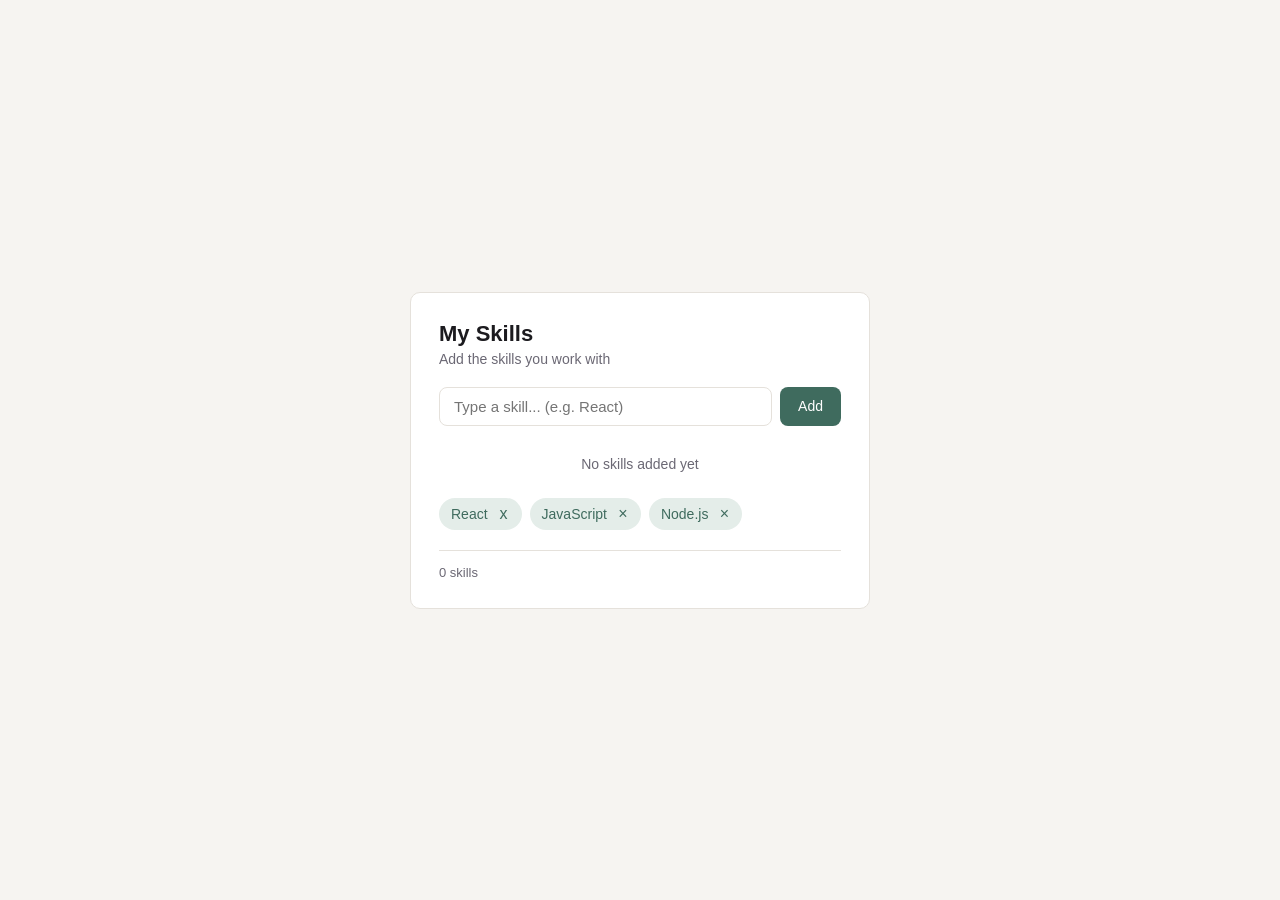
==== 01-project/index.html @ 53cf8b79 "Session 7" ====
<!doctype html>
<html lang="en" dir="ltr">
  <head>
    <meta charset="UTF-8" />
    <meta name="viewport" content="width=device-width, initial-scale=1.0" />
    <title>My Skills (Skills Tags)</title>
    <link rel="stylesheet" href="style.css" />
  </head>
  <body>
    <main class="card">
      <header class="card__header">
        <h1>My Skills</h1>
        <p class="card__subtitle">Add the skills you work with</p>
      </header>

      <form class="add-form" id="addForm">
        <input
          type="text"
          id="skillInput"
          class="add-form__input"
          placeholder="Type a skill... (e.g. React)"
          autocomplete="off"
        />
        <button type="submit" class="add-form__btn">Add</button>
      </form>

      <p class="empty-state" id="emptyState">No skills added yet</p>

      <ul class="tags" id="tagsList">
        <li class="tag" data-id="1">
          <span>React</span>
          <button type="button" class="tag__remove" aria-label="delete">
            x
          </button>
        </li>
        <li class="tag" data-id="2">
          <span>JavaScript</span>
          <button type="button" class="tag__remove" aria-label="delete">
            ×
          </button>
        </li>
        <li class="tag" data-id="3">
          <span>Node.js</span>
          <button type="button" class="tag__remove" aria-label="delete">
            ×
          </button>
        </li>
      </ul>
      <footer class="card__footer">
        <span id="countLabel">0 skills</span>
      </footer>
    </main>
  </body>
</html>
---- 01-project/style.css ----
:root {
  --ink: #1c1b1f;
  --muted: #6b6874;
  --bg: #f6f4f1;
  --surface: #ffffff;
  --accent: #3f6b5e;
  --accent-soft: #e4ede9;
  --danger: #b4453a;
  --border: #e5e1db;
  --radius: 10px;
  font-family: "Segoe UI", "Cairo", Tahoma, sans-serif;
}

* { box-sizing: border-box; }

body {
  margin: 0;
  min-height: 100vh;
  display: flex;
  align-items: center;
  justify-content: center;
  background: var(--bg);
  color: var(--ink);
  padding: 24px;
}

.card {
  width: 100%;
  max-width: 460px;
  background: var(--surface);
  border: 1px solid var(--border);
  border-radius: var(--radius);
  padding: 28px;
}

.card__header h1 {
  margin: 0 0 4px;
  font-size: 22px;
}

.card__subtitle {
  margin: 0 0 20px;
  color: var(--muted);
  font-size: 14px;
}

.add-form {
  display: flex;
  gap: 8px;
  margin-bottom: 18px;
}

.add-form__input {
  flex: 1;
  padding: 10px 14px;
  border: 1px solid var(--border);
  border-radius: 8px;
  font-size: 15px;
  outline: none;
  transition: border-color 0.15s ease;
}

.add-form__input:focus {
  border-color: var(--accent);
}

.add-form__btn {
  padding: 10px 18px;
  border: none;
  border-radius: 8px;
  background: var(--accent);
  color: #fff;
  font-size: 14px;
  cursor: pointer;
}

.add-form__btn:hover { opacity: 0.9; }

.empty-state {
  color: var(--muted);
  font-size: 14px;
  text-align: center;
  padding: 12px 0;
}

.tags {
  list-style: none;
  margin: 0;
  padding: 0;
  display: flex;
  flex-wrap: wrap;
  gap: 8px;
}

.tag {
  display: flex;
  align-items: center;
  gap: 6px;
  background: var(--accent-soft);
  color: var(--accent);
  padding: 6px 8px 6px 12px;
  border-radius: 999px;
  font-size: 14px;
}

.tag__remove {
  border: none;
  background: transparent;
  color: var(--accent);
  cursor: pointer;
  font-size: 16px;
  line-height: 1;
  width: 20px;
  height: 20px;
  border-radius: 50%;
  display: flex;
  align-items: center;
  justify-content: center;
}

.tag__remove:hover {
  background: rgba(0,0,0,0.08);
  color: var(--danger);
}

.card__footer {
  margin-top: 20px;
  padding-top: 14px;
  border-top: 1px solid var(--border);
  font-size: 13px;
  color: var(--muted);
}
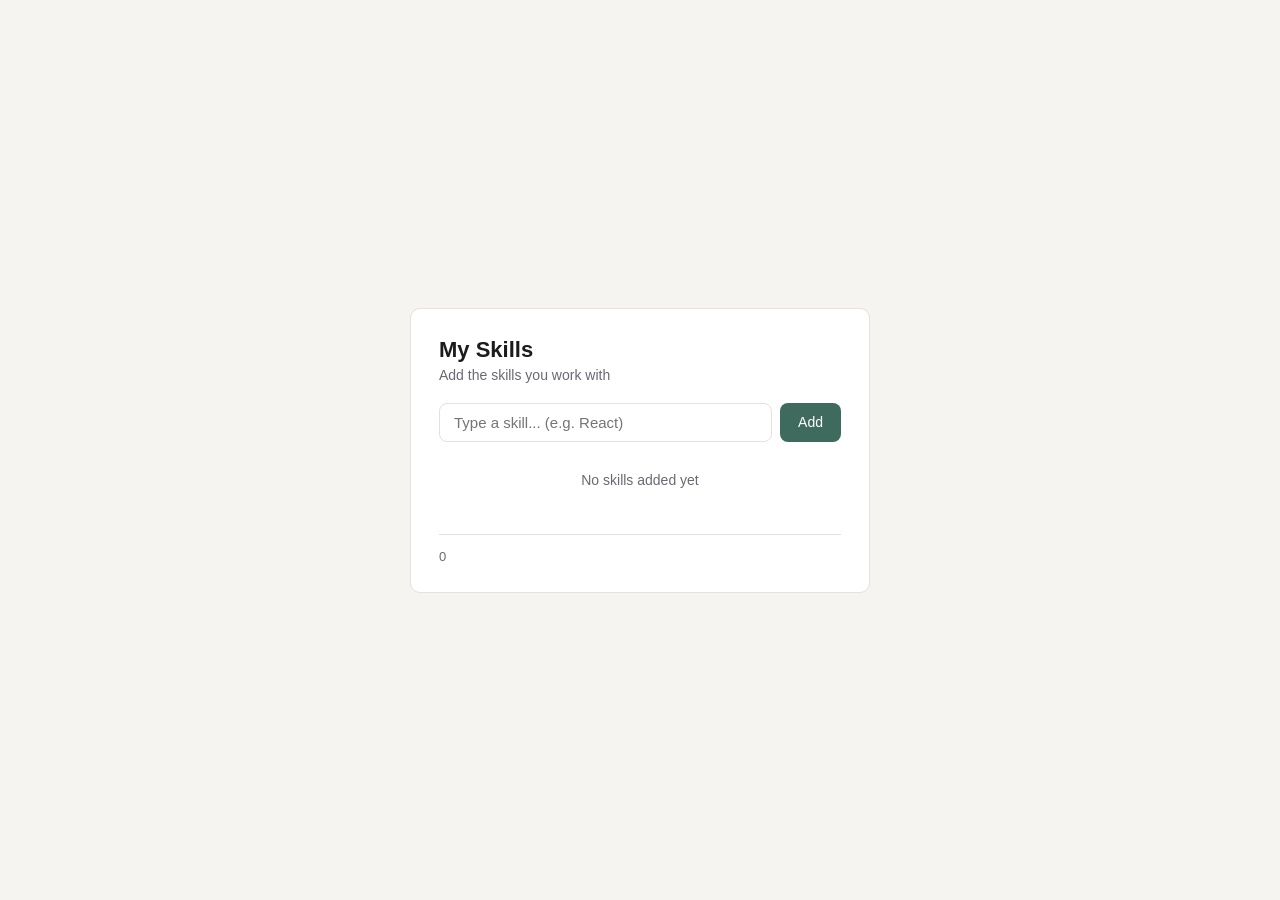
==== commit 625afa7f: "Session 8p2" ====
--- a/01-project/index.html
+++ b/01-project/index.html
@@ -26,29 +26,12 @@
 
       <p class="empty-state" id="emptyState">No skills added yet</p>
 
-      <ul class="tags" id="tagsList">
-        <li class="tag" data-id="1">
-          <span>React</span>
-          <button type="button" class="tag__remove" aria-label="delete">
-            x
-          </button>
-        </li>
-        <li class="tag" data-id="2">
-          <span>JavaScript</span>
-          <button type="button" class="tag__remove" aria-label="delete">
-            ×
-          </button>
-        </li>
-        <li class="tag" data-id="3">
-          <span>Node.js</span>
-          <button type="button" class="tag__remove" aria-label="delete">
-            ×
-          </button>
-        </li>
-      </ul>
+      <ul class="tags" id="tagsList"></ul>
       <footer class="card__footer">
         <span id="countLabel">0 skills</span>
       </footer>
     </main>
+
+    <script src="main.js"></script>
   </body>
 </html>
